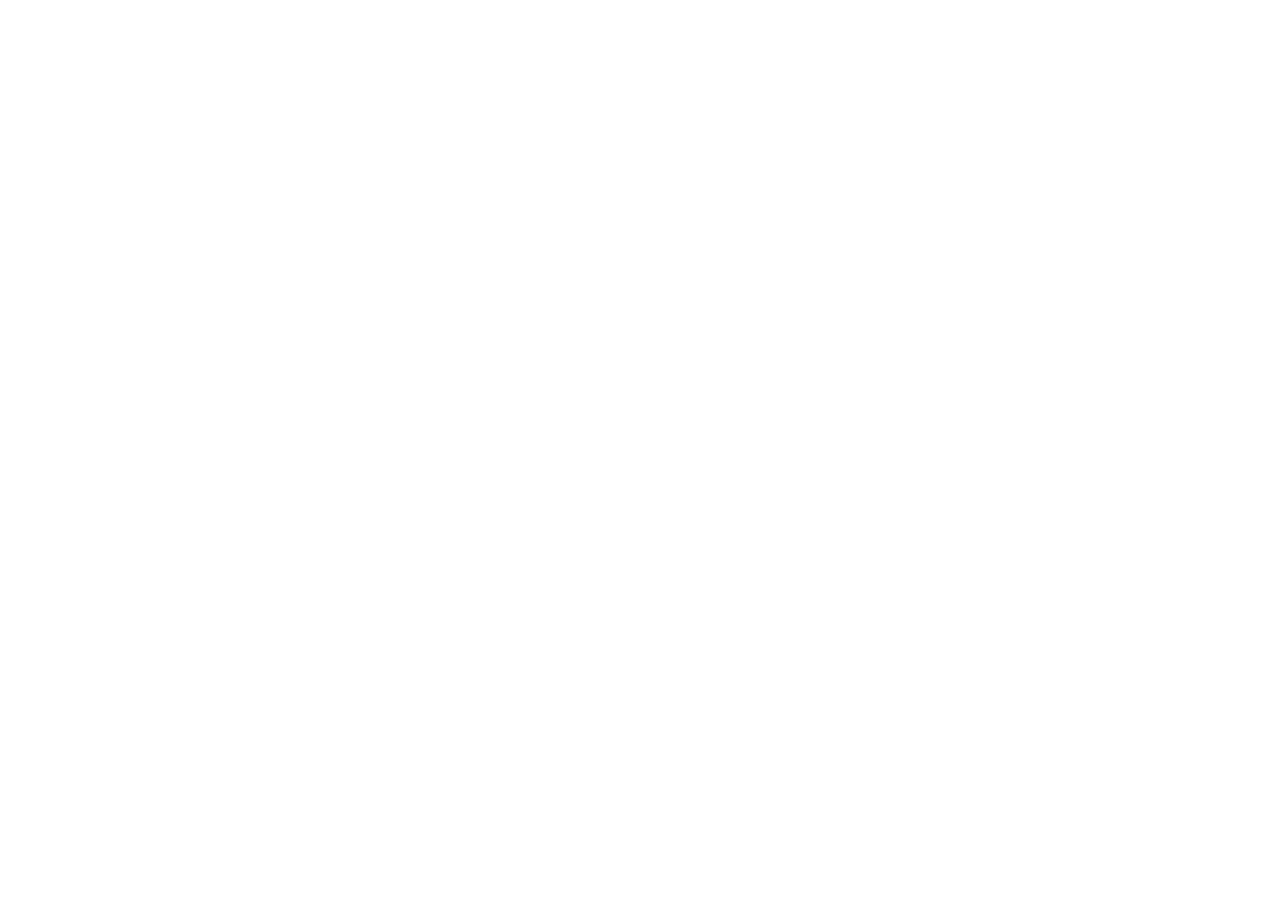
==== index.html @ ae382d7f "Add files via upload" ====
<!doctype html>
<html lang="zh-CN">
<head>
<meta charset="utf-8">
<meta name="viewport" content="width=device-width, initial-scale=1">
<title>心理测试 Psych Tests</title>
<link rel="stylesheet" href="css/style.css">
</head>
<body data-page="index">
<div id="app"></div>
<noscript>请开启 JavaScript / Please enable JavaScript.</noscript>
<script src="js/i18n.js"></script>
<script src="js/engine.js"></script>
<script src="data/manifest.js"></script>
<script src="data/hotlines.js"></script>
<script src="js/app.js"></script>
</body>
</html>
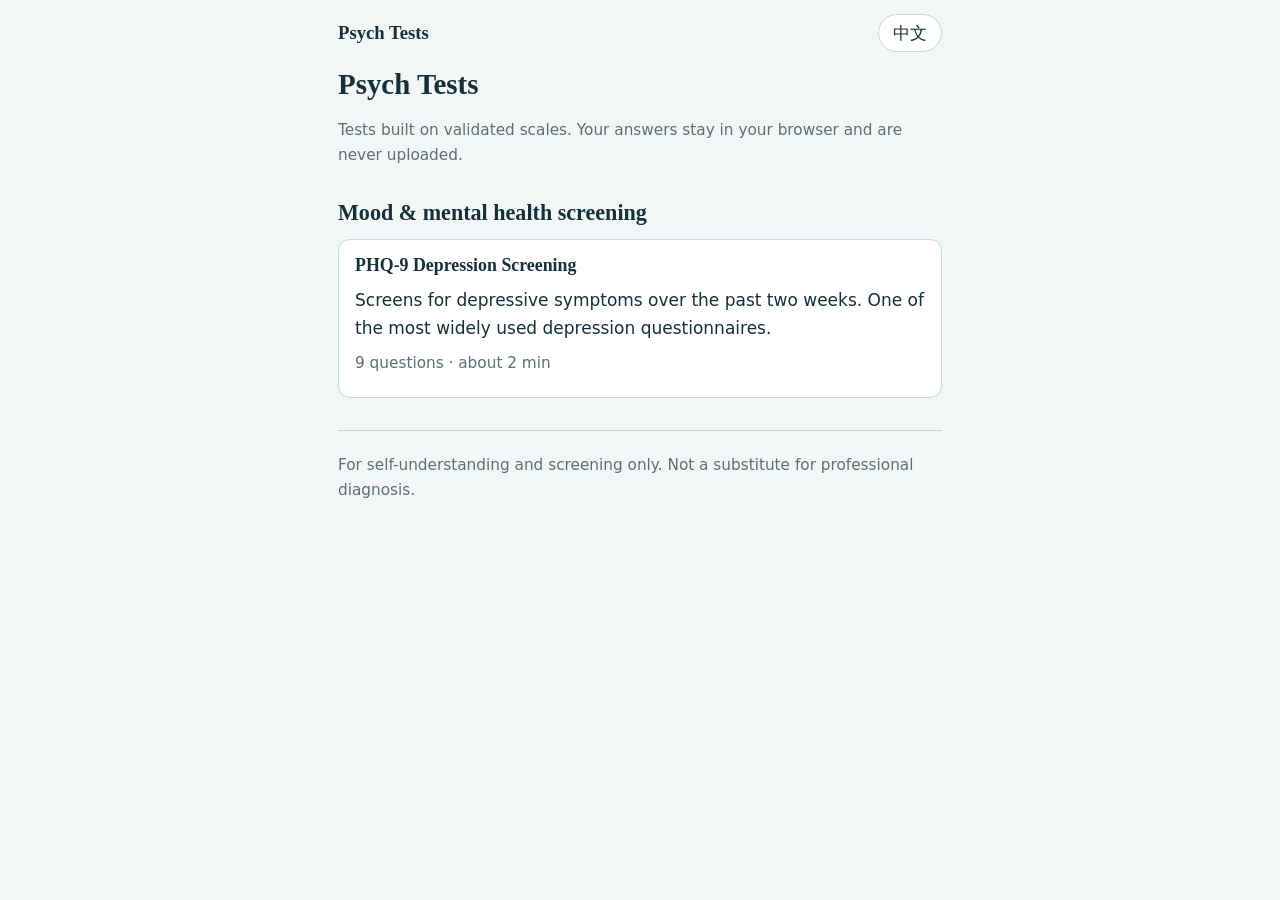
==== commit 11b716aa: "Add files via upload" ====
--- a/index.html
+++ b/index.html
@@ -4,15 +4,15 @@
 <meta charset="utf-8">
 <meta name="viewport" content="width=device-width, initial-scale=1">
 <title>心理测试 Psych Tests</title>
-<link rel="stylesheet" href="css/style.css">
+<link rel="stylesheet" href="style.css">
 </head>
 <body data-page="index">
 <div id="app"></div>
 <noscript>请开启 JavaScript / Please enable JavaScript.</noscript>
-<script src="js/i18n.js"></script>
-<script src="js/engine.js"></script>
-<script src="data/manifest.js"></script>
-<script src="data/hotlines.js"></script>
-<script src="js/app.js"></script>
+<script src="i18n.js"></script>
+<script src="engine.js"></script>
+<script src="manifest.js"></script>
+<script src="hotlines.js"></script>
+<script src="app.js"></script>
 </body>
 </html>
--- a/style.css
+++ b/style.css
@@ -0,0 +1,38 @@
+:root{--bg:#f2f6f6;--ink:#16303a;--mute:#5b7078;--acc:#2a7b84;--accd:#1d5b62;--soft:#dbe9ea;--line:#c7d8da;--warnbg:#fff3dc;--warn:#7a4b00}
+*{box-sizing:border-box}
+html{font-size:17px}
+body{margin:0;background:var(--bg);color:var(--ink);line-height:1.65;font-family:-apple-system,"PingFang SC","Noto Sans SC","Microsoft YaHei",system-ui,sans-serif}
+#app{max-width:640px;margin:0 auto;padding:0 18px calc(40px + env(safe-area-inset-bottom))}
+h1,h2,h3{font-family:Georgia,"Songti SC","Noto Serif SC","Source Han Serif SC",serif;line-height:1.3;margin:0 0 .5em}
+h1{font-size:1.7rem}h2{font-size:1.3rem}h3{font-size:1.05rem}
+p{margin:.5em 0}
+a{color:var(--accd)}
+.top{display:flex;justify-content:space-between;align-items:center;padding:calc(14px + env(safe-area-inset-top)) 0 14px}
+.brand{font-family:Georgia,"Songti SC","Noto Serif SC",serif;font-weight:700;font-size:1.1rem;color:var(--ink);text-decoration:none}
+button{font:inherit;color:inherit;cursor:pointer}
+.lang{border:1.5px solid var(--line);background:#fff;border-radius:999px;padding:4px 14px}
+:focus-visible{outline:3px solid var(--acc);outline-offset:2px}
+.mute{color:var(--mute);font-size:.9rem}
+.card{display:block;background:#fff;border:1.5px solid var(--line);border-radius:12px;padding:14px 16px;margin:10px 0;color:inherit;text-decoration:none}
+.card:hover{border-color:var(--acc)}
+.card h3{margin:0 0 .2em}
+.btn{display:inline-block;background:var(--acc);color:#fff;border:0;border-radius:10px;padding:12px 22px;text-decoration:none;margin:6px 8px 6px 0}
+.btn:hover{background:var(--accd)}
+.btn.ghost{background:#fff;color:var(--ink);border:1.5px solid var(--line)}
+.prog{height:6px;background:var(--soft);border-radius:3px;margin:8px 0 6px;overflow:hidden}
+.prog i{display:block;height:100%;background:var(--acc)}
+.q{font-size:1.2rem;margin:18px 0 10px;font-family:Georgia,"Songti SC","Noto Serif SC",serif}
+.opt{display:block;width:100%;text-align:left;padding:14px 16px;margin:10px 0;border:1.5px solid var(--line);background:#fff;border-radius:10px}
+.opt:hover,.opt.on{border-color:var(--acc);background:var(--soft)}
+.score{font-size:2.4rem;font-weight:700;color:var(--accd);margin:.1em 0}
+.score small{font-size:1rem;color:var(--mute);font-weight:400}
+.bar{position:relative;display:flex;height:12px;border-radius:6px;overflow:hidden;margin:16px 0 22px}
+.seg{height:100%}.s0{background:#cfe3e4}.s1{background:#9fc9cc}.s2{background:#6aabb0}.s3{background:#2f8790}.s4{background:#17535a}
+.mk{position:absolute;top:-4px;width:4px;height:20px;background:var(--ink);border-radius:2px;transform:translateX(-50%)}
+.warn{background:var(--warnbg);border:1.5px solid #e2b765;color:var(--warn);border-radius:12px;padding:14px 16px;margin:14px 0}
+.warn h3{margin-bottom:.3em}
+details{background:#fff;border:1.5px solid var(--line);border-radius:12px;padding:10px 16px;margin:14px 0}
+summary{cursor:pointer;font-weight:600}
+li{margin:.5em 0}
+ul.hl{padding-left:1.1em}
+footer{margin-top:32px;padding-top:14px;border-top:1px solid var(--line)}
